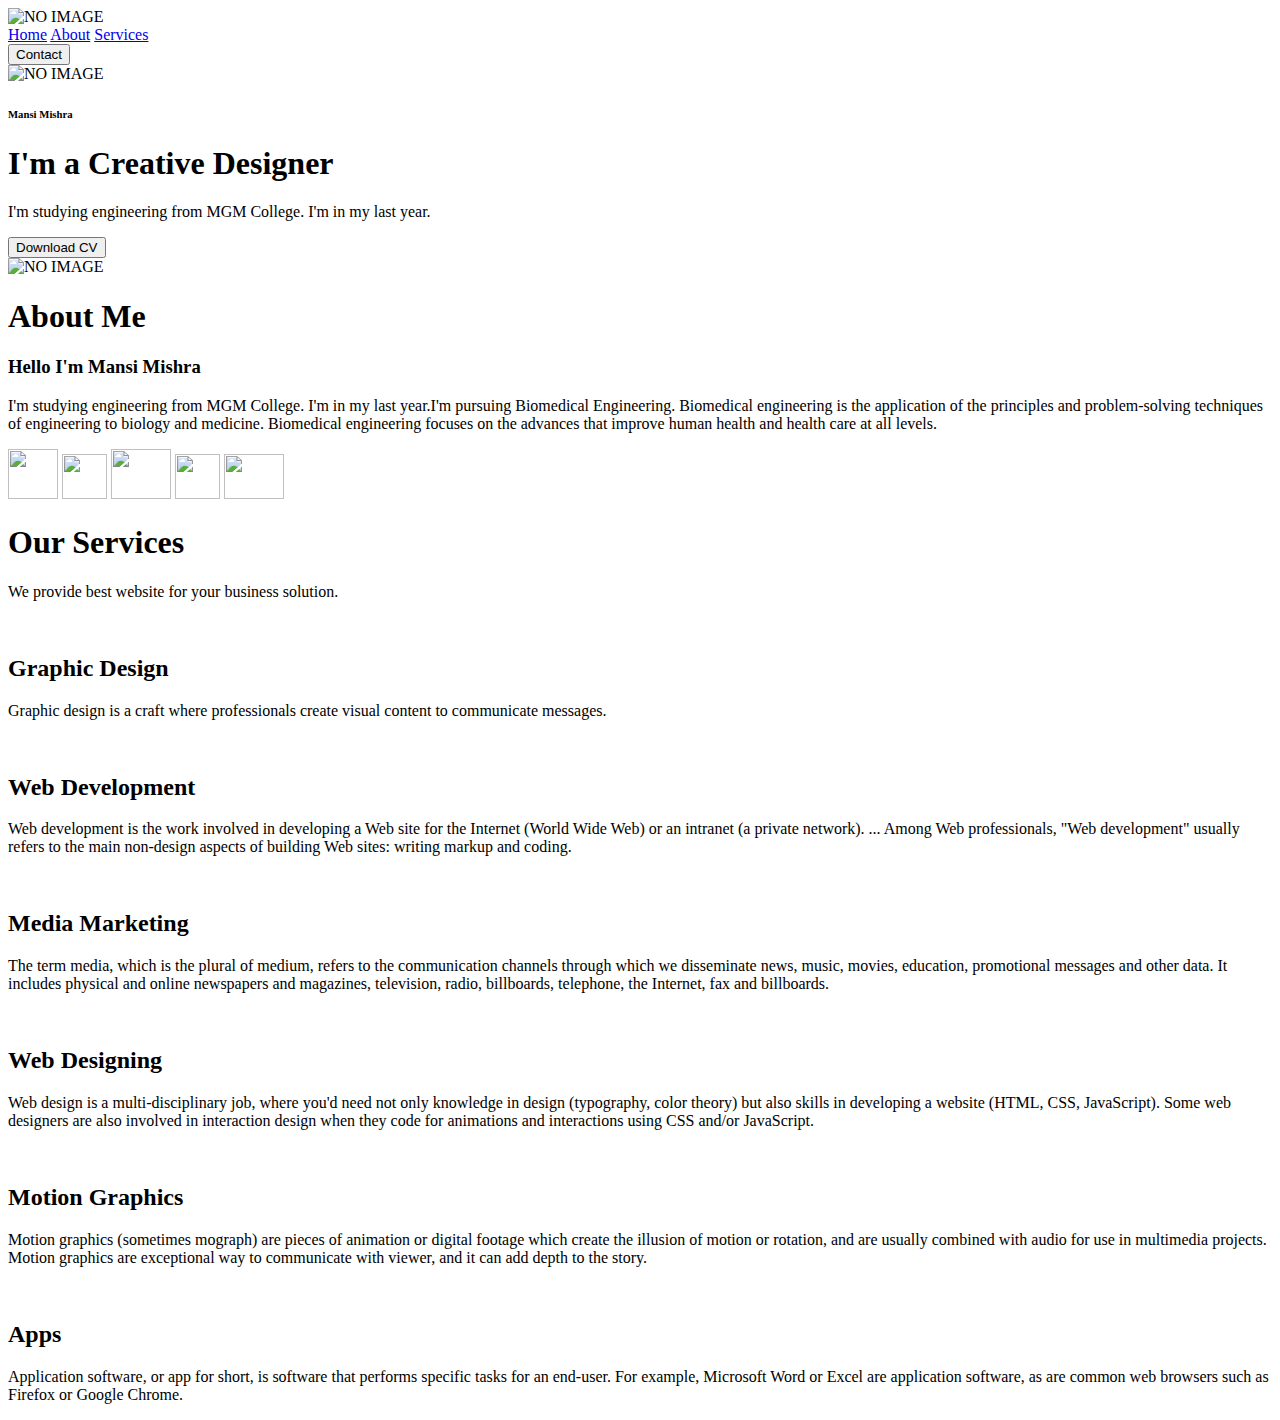
==== index.html @ e896ca8a "HTML FILES" ====
<!DOCTYPE html>
<html>
    <head>
        <meta charset="UTF-8">
        <meta name="viewport" content="width=device-width, initial-scale=1.0">
        <title>PORTFOLIO WEBSITE</title>
        <link rel="preconnect" href="https://fonts.googleapis.com">
        <link rel="preconnect" href="https://fonts.gstatic.com" crossorigin>
        <link href="https://fonts.googleapis.com/css2?family=Poppins:wght@400;600&display=swap" rel="stylesheet">
        <link rel="preconnect" href="https://fonts.googleapis.com">
        <link rel="preconnect" href="https://fonts.gstatic.com" crossorigin>
        <link href="https://fonts.googleapis.com/css2?family=Lato:wght@300;400;700&display=swap" rel="stylesheet">
        <link rel="stylesheet" href="./css/style.css">
    </head>
<body>

    <header>
        <div class="container">
            <nav class="flex items-center justify-between">
                <div class="left flex items-center">
                    <div class="branding">
                        <img src="./images/logo.jpg" alt="NO IMAGE">
                    </div>
                    <div>
                        <a href="#">Home</a>
                        <a href="#">About</a>
                        <a href="#">Services</a>
                    </div>
                </div>
                <div class="right">
                    <button class="btn btn-primary" onclick="location.href='contact.html'">Contact</button>
                </div>
            </nav>
            <div class="hero flex items-center justify-between">
                <div class="left flex-1 flex justify-center">
                    <img src="./images/woman.jpg" alt="NO IMAGE">
                </div>
                <div class="right flex-1">
                    <h6>Mansi Mishra</h6>
                    <h1>I'm a Creative <span>Designer</span></h1>
                    <p>I'm studying engineering from MGM College. I'm in my last year.</p>
                    <div>
                        <button class="btn btn-secondary">Download CV</button>
                    </div>
                </div>
            </div>
        </div>
    </header>
    <section class="about">
        <div class="container flex items-center">
            <div class="flex-1">
                <img class="about-me-img" src="./images/woman2.jpg" alt="NO IMAGE">
            </div>
            <div class="flex-1">
                <h1>About Me</h1>
                <h3>Hello I'm Mansi Mishra</h3>
                <p>I'm studying engineering from MGM College. I'm in my last year.I'm pursuing Biomedical Engineering. Biomedical engineering is the application of the principles and problem-solving techniques of engineering to biology and medicine. Biomedical engineering focuses on the advances that improve human health and health care at all levels.</p>
                <div class="social">
                    <a href="#"><img src="./images/github.png" alt="" width="50" height="50"></a>
                    <a href="www.gmail.com"><img src="./images/gmail.png" alt="" width="45" height="45"></a>
                    <a href="www.linkedin.com"><img src="./images/linkedin.png" alt="" width="60" height="50"></a>
                    <a href="www.twitter.com"><img src="./images/twitter.png" alt="" width="45" height="45"></a>
                    <a href="www.instagram.com"><img src="./images/insta.png" alt="" width="60" height="45"></a>
                </div>
            </div>
        </div>
    </section>
    <section class="services">
        <div class="container">
            <h1 class="section-heading">Our Services</h1>
            <p>We provide best website for your business solution.</p>
            <div class="card-wrapper">
                <div class="card">
                    <img src="" alt="">
                    <h2>Graphic Design</h2>
                    <p>Graphic design is a craft where professionals create visual content to communicate messages.</p>
                </div>
                <div class="card">
                    <img src="" alt="">
                    <h2>Web Development</h2>
                    <p>Web development is the work involved in developing a Web site for the Internet (World Wide Web) or an intranet (a private network). ... Among Web professionals, "Web development" usually refers to the main non-design aspects of building Web sites: writing markup and coding.</p>
                </div>
                <div class="card">
                    <img src="" alt="">
                    <h2>Media Marketing</h2>
                    <p>The term media, which is the plural of medium, refers to the communication channels through which we disseminate news, music, movies, education, promotional messages and other data. It includes physical and online newspapers and magazines, television, radio, billboards, telephone, the Internet, fax and billboards.</p>
                </div>
                <div class="card">
                    <img src="" alt="">
                    <h2>Web Designing</h2>
                    <p>Web design is a multi-disciplinary job, where you'd need not only knowledge in design (typography, color theory) but also skills in developing a website (HTML, CSS, JavaScript). Some web designers are also involved in interaction design when they code for animations and interactions using CSS and/or JavaScript.</p>
                </div>
                <div class="card">
                    <img src="" alt="">
                    <h2>Motion Graphics</h2>
                    <p>Motion graphics (sometimes mograph) are pieces of animation or digital footage which create the illusion of motion or rotation, and are usually combined with audio for use in multimedia projects. Motion graphics are exceptional way to communicate with viewer, and it can add depth to the story.</p>
                </div>
                <div class="card">
                    <img src="" alt="">
                    <h2>Apps</h2>
                    <p>Application software, or app for short, is software that performs specific tasks for an end-user. For example, Microsoft Word or Excel are application software, as are common web browsers such as Firefox or Google Chrome.</p>
                </div>
            </div>
        </div>
    </section>
</body>
</html>
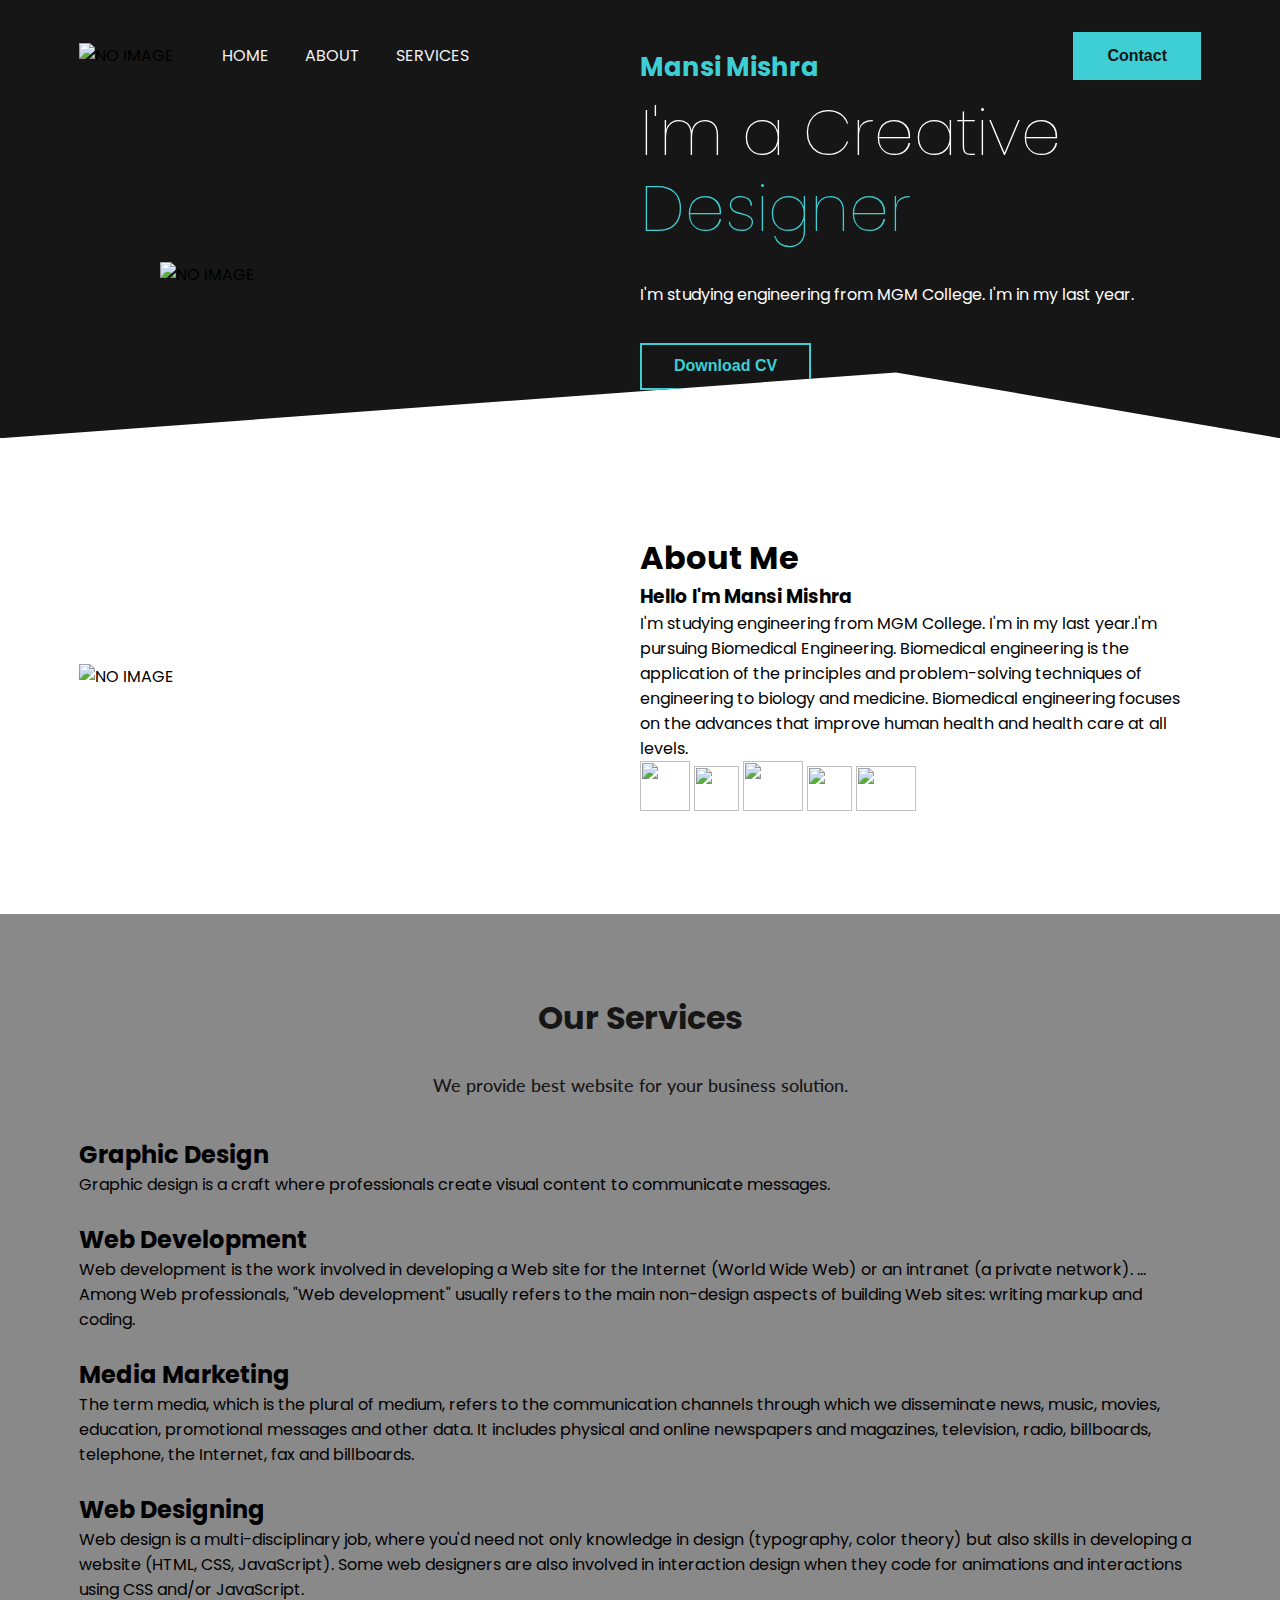
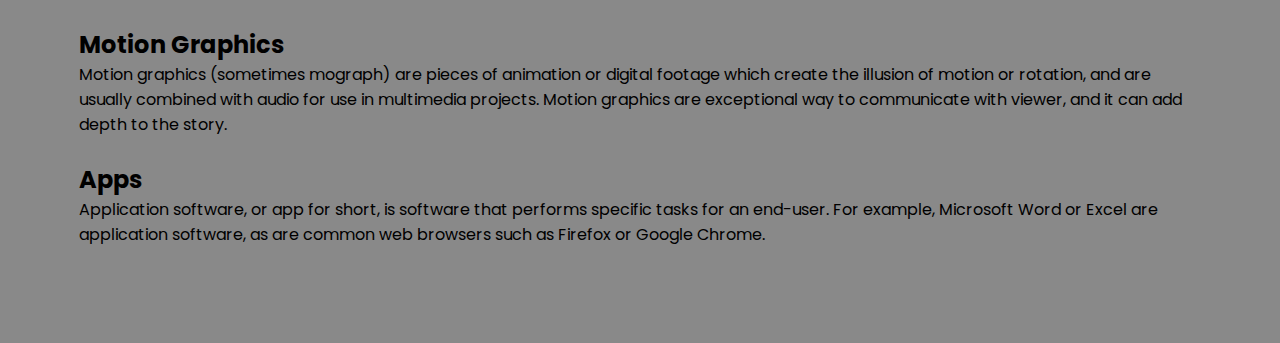
==== commit c9dd51b3: "Update index.html" ====
--- a/index.html
+++ b/index.html
@@ -10,7 +10,7 @@
         <link rel="preconnect" href="https://fonts.googleapis.com">
         <link rel="preconnect" href="https://fonts.gstatic.com" crossorigin>
         <link href="https://fonts.googleapis.com/css2?family=Lato:wght@300;400;700&display=swap" rel="stylesheet">
-        <link rel="stylesheet" href="./css/style.css">
+        <link rel="stylesheet" href="style.css">
     </head>
 <body>
 
@@ -104,4 +104,4 @@
         </div>
     </section>
 </body>
-</html>+</html>
--- a/style.css
+++ b/style.css
@@ -0,0 +1,122 @@
+@import './utiities.css';
+:root{
+    --primary:#3DCFD3;
+    --dark:#161616;
+    --pure:#FFFFFF;
+    --ternary:#898989;
+    --light:#F2F2F2;
+}
+body{
+    font-family: 'Poppins', sans-serif;
+}
+*{
+    padding: 0;
+    margin: 0;
+    box-sizing: border-box;
+    -webkit-font-smoothing:antialiased;
+}
+header{
+    background: var(--dark);
+    clip-path: polygon(0 0,100% 0,100% 100%,70% 85%,0 100%);
+}
+.container{
+    max-width: 1152px;
+    padding: 0 15px;
+    margin: 0 auto;
+}
+header nav .left a{
+    color: #F2F2F2;
+    text-decoration: none;
+    margin-right: 2rem;
+    text-transform: uppercase;
+    transition: all .3s ease;
+}
+header nav .left a:hover{
+    color: #3DCFD3;
+}
+header nav {
+    padding: 2rem 0;
+}
+header nav .branding {
+    margin-right: 3rem;
+}
+.hero{
+    padding: 3rem 0;
+}
+.hero .left img{
+    width: 400px;
+}
+.hero .right{
+    color: var(--pure);
+    margin-top: -7rem;
+}
+.hero .right h6{
+    color: var(--primary);
+    font-size: 1.6rem;
+    margin-bottom: 0.5rem;
+}
+.hero .right h1 span{
+    color: var(--primary);
+}
+.hero .right h1{
+    color: var(--pure);
+    font-size: 4rem;
+    font-weight: 100;
+    line-height: 1.2;
+    margin-bottom: 2rem;
+}
+.hero .right p{
+    line-height: 1.9;
+    margin-bottom: 2rem;
+}
+section{
+    padding: 6rem 0;
+}
+section .about .about-me-img{
+  height: 450px;  
+}
+section .about h1{
+    margin-bottom: 1rem;
+    font-size: 3.6rem;
+    font-weight: 400;
+}
+section .about h3{
+    font-size: 1rem;
+    margin-bottom: 1rem;
+    font-weight: 400;
+}
+section .about p{
+    font-family: 'Lato', sans-serif;
+    color: var(--ternary);
+    line-height: 1.9;
+}
+section .about .social{
+    display: flex;
+    padding: 4rem;
+}
+section .about .social a{
+    display: flex;
+    align-items: center;
+    justify-content: center;
+}
+.section-heading{
+    color: var(--dark);
+    text-align: center;
+    margin-bottom: 3rem;
+    line-height: 0.5;
+}
+.section-heading +p{
+    color: var(--dark);
+    font-family: 'Lato', sans-serif;
+    margin-bottom: 1rem;
+    text-align: center;
+    font-weight: 500;
+    font-size: large;
+}
+section .services .card-wrapper{
+    display: grid;
+    grid-template-columns: repeat(3, 1fr);
+}
+section.services{
+    background-color: var(--ternary);
+}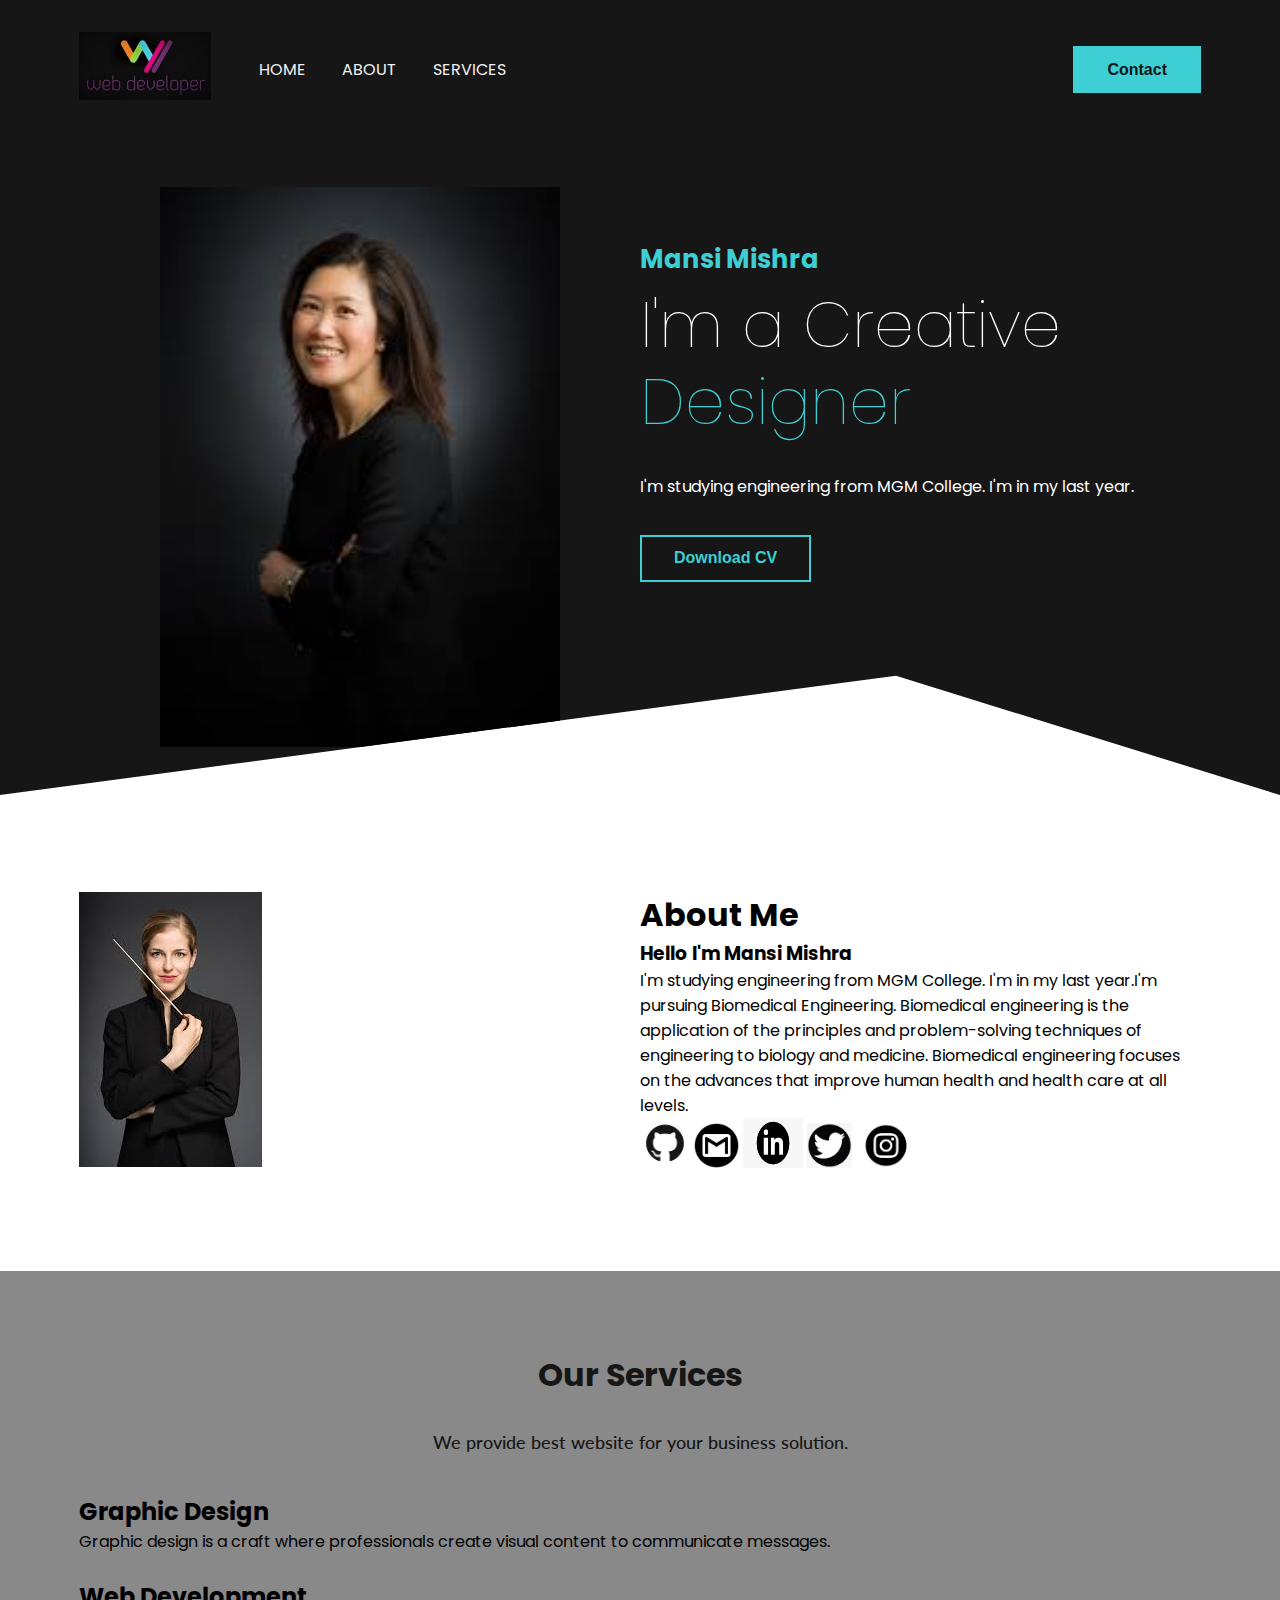
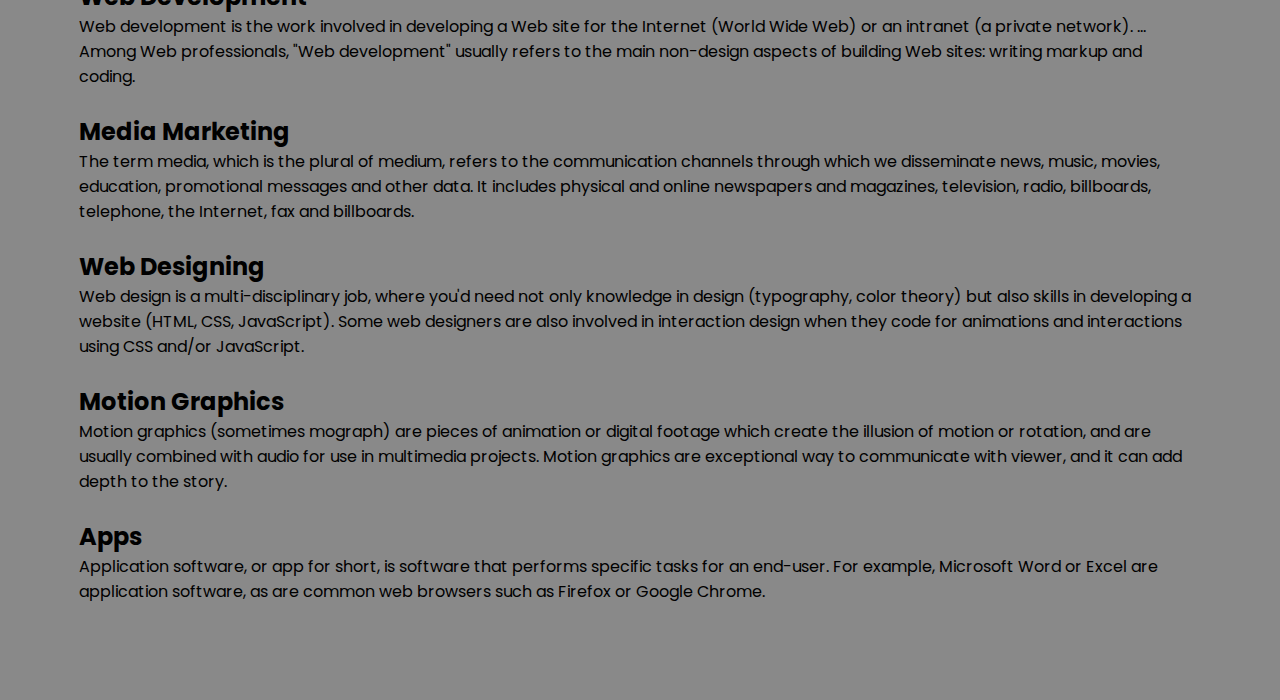
==== commit a6999332: "Update index.html" ====
--- a/index.html
+++ b/index.html
@@ -19,7 +19,7 @@
             <nav class="flex items-center justify-between">
                 <div class="left flex items-center">
                     <div class="branding">
-                        <img src="./images/logo.jpg" alt="NO IMAGE">
+                        <img src="logo.jpg" alt="NO IMAGE">
                     </div>
                     <div>
                         <a href="#">Home</a>
@@ -33,7 +33,7 @@
             </nav>
             <div class="hero flex items-center justify-between">
                 <div class="left flex-1 flex justify-center">
-                    <img src="./images/woman.jpg" alt="NO IMAGE">
+                    <img src="woman.jpg" alt="NO IMAGE">
                 </div>
                 <div class="right flex-1">
                     <h6>Mansi Mishra</h6>
@@ -49,18 +49,18 @@
     <section class="about">
         <div class="container flex items-center">
             <div class="flex-1">
-                <img class="about-me-img" src="./images/woman2.jpg" alt="NO IMAGE">
+                <img class="about-me-img" src="woman2.jpg" alt="NO IMAGE">
             </div>
             <div class="flex-1">
                 <h1>About Me</h1>
                 <h3>Hello I'm Mansi Mishra</h3>
                 <p>I'm studying engineering from MGM College. I'm in my last year.I'm pursuing Biomedical Engineering. Biomedical engineering is the application of the principles and problem-solving techniques of engineering to biology and medicine. Biomedical engineering focuses on the advances that improve human health and health care at all levels.</p>
                 <div class="social">
-                    <a href="#"><img src="./images/github.png" alt="" width="50" height="50"></a>
-                    <a href="www.gmail.com"><img src="./images/gmail.png" alt="" width="45" height="45"></a>
-                    <a href="www.linkedin.com"><img src="./images/linkedin.png" alt="" width="60" height="50"></a>
-                    <a href="www.twitter.com"><img src="./images/twitter.png" alt="" width="45" height="45"></a>
-                    <a href="www.instagram.com"><img src="./images/insta.png" alt="" width="60" height="45"></a>
+                    <a href="#"><img src="github.png" alt="" width="50" height="50"></a>
+                    <a href="www.gmail.com"><img src="gmail.png" alt="" width="45" height="45"></a>
+                    <a href="www.linkedin.com"><img src="linkedin.png" alt="" width="60" height="50"></a>
+                    <a href="www.twitter.com"><img src="twitter.png" alt="" width="45" height="45"></a>
+                    <a href="www.instagram.com"><img src="insta.png" alt="" width="60" height="45"></a>
                 </div>
             </div>
         </div>
